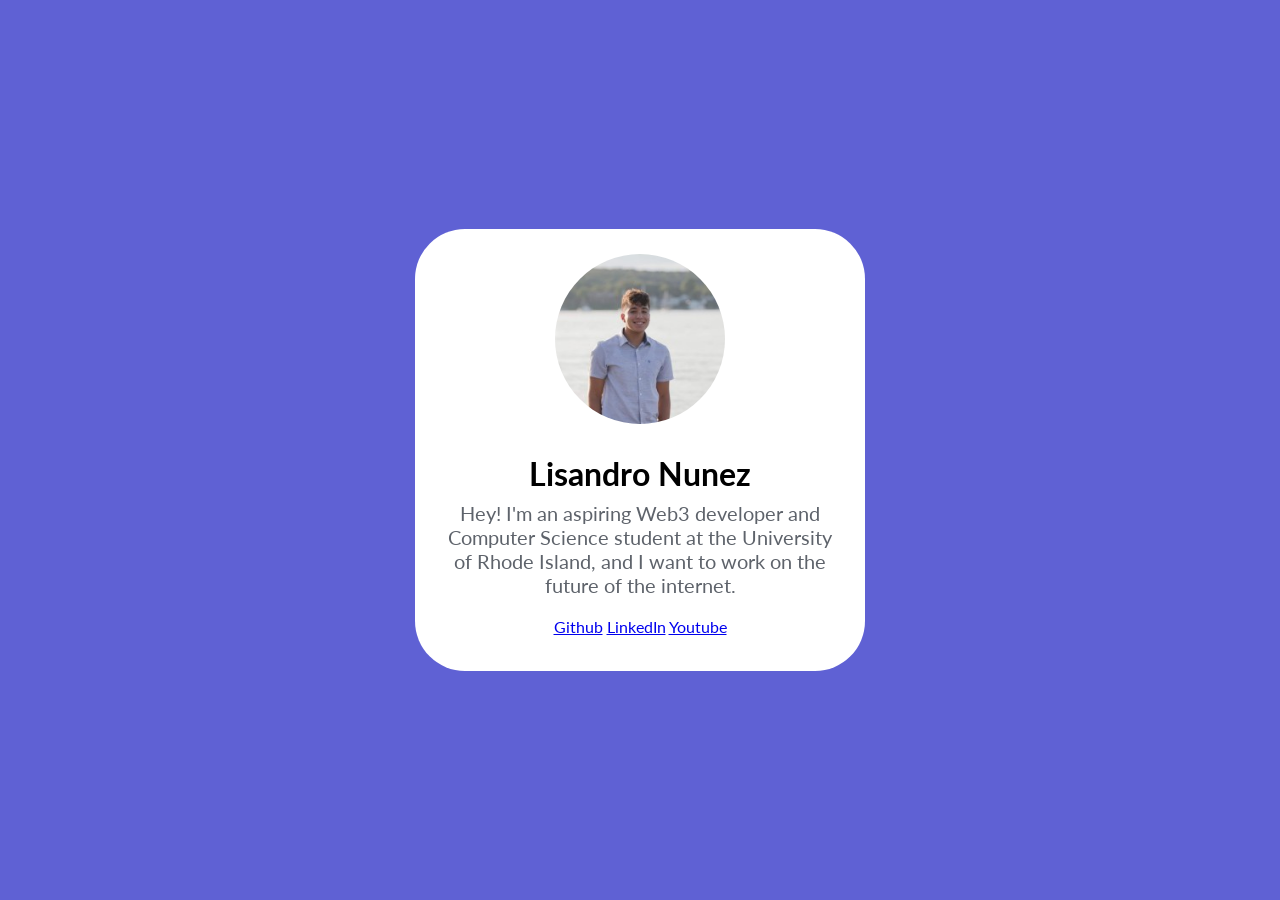
==== index.html @ d849d1f8 "added files" ====
<!DOCTYPE html>
<html>

<head>
    <title>Lisandro Nunez</title>
    <link rel="stylesheet" href="style.css">

    <!-- Fonts & Icons -->
    <link rel="preconnect" href="https://fonts.googleapis.com">
    <link rel="preconnect" href="https://fonts.gstatic.com" crossorigin>
    <link href="https://fonts.googleapis.com/css2?family=Lato&display=swap" rel="stylesheet">
</head>

<body>
    <main>
        <section class="card">
            <img src="lisandro-headshot.jpg" alt="Portrait Img of Lisandro" class="headshot">
            <h1 class="name">Lisandro Nunez</h1>
            <p class="bio">Hey! I'm an aspiring Web3 developer and Computer Science student at the University of Rhode Island, and I want to work on the future of the internet.</p>
            
            <!-- Links -->
            <div class ="links">
                <a href="https://github.com/bluelisandro" target="_blank">Github</a>
                <a href="https://www.linkedin.com/in/lisandro-nunez/" target="_blank">LinkedIn</a>
                <a href="https://www.youtube.com/channel/UC-vYnogKqllcCp4itFOGIEA/channels" target="_blank">Youtube</a>
            </div>
        </section>
    </main>
</body>

</html>
---- style.css ----
body {
    background-color: white;
    margin:0px;
}

main {
    background-color:#5f61d4;
    height: 100vh;
    display: flex;
    justify-content: center;
    align-items: center;
}

.card {
    background-color: white;
    width: 400px;
    text-align: center;
    border-radius: 50px;
    padding:25px;
    font-family: 'Lato', sans-serif;
}

.headshot {
    width: 170px;
    height: 170px;
    border-radius: 1000px;
}

.name {
    color: black;
    font-size: 32px;
    margin-bottom: 0px;
}

.bio {
    color:#5E636B;
    font-size: 20px;
    margin-top:8px;
}

.links {
    margin: 10px;
}
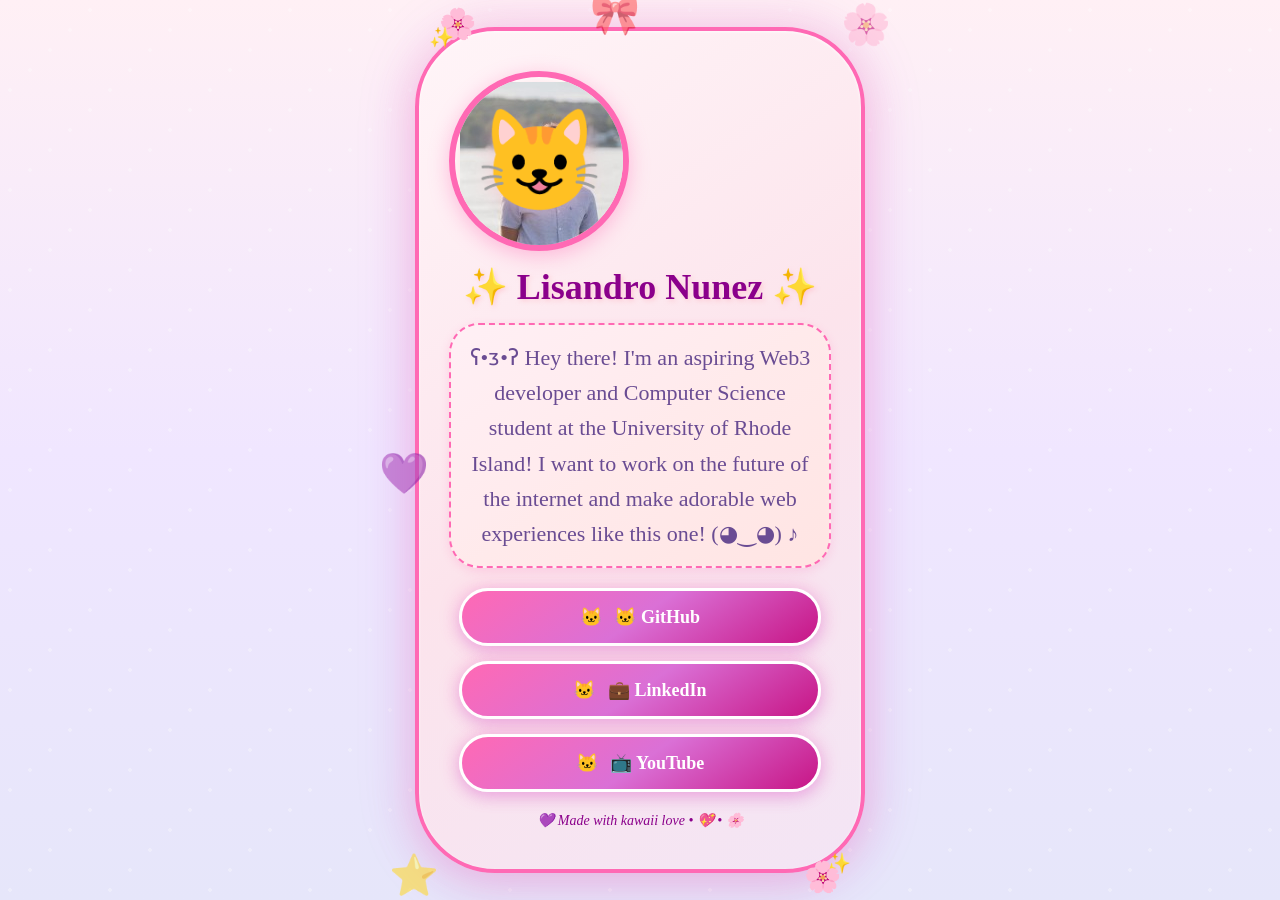
==== commit a5389909: "Add portfolio v3" ====
--- a/index.html
+++ b/index.html
@@ -1,31 +1,102 @@
 <!DOCTYPE html>
-<html>
+<html lang="en">
 
 <head>
-    <title>Lisandro Nunez</title>
+    <title>Lisandro Nunez - Kawaii Catgirl Portfolio! (◕‿◕) ✨</title>
     <link rel="stylesheet" href="style.css">
 
-    <!-- Fonts & Icons -->
+    <!-- Cute Fonts! -->
     <link rel="preconnect" href="https://fonts.googleapis.com">
     <link rel="preconnect" href="https://fonts.gstatic.com" crossorigin>
-    <link href="https://fonts.googleapis.com/css2?family=Lato&display=swap" rel="stylesheet">
+    <link href="https://fonts.googleapis.com/css2?family=Fredoka+One&family=Quicksand:wght@500;700&display=swap"
+        rel="stylesheet">
 </head>
 
 <body>
     <main>
-        <section class="card">
-            <img src="lisandro-headshot.jpg" alt="Portrait Img of Lisandro" class="headshot">
-            <h1 class="name">Lisandro Nunez</h1>
-            <p class="bio">Hey! I'm an aspiring Web3 developer and Computer Science student at the University of Rhode Island, and I want to work on the future of the internet.</p>
+        <div class="card">
+            <!-- Cute cat ears on top! -->
+            <div class="ears"></div>
             
-            <!-- Links -->
-            <div class ="links">
-                <a href="https://github.com/bluelisandro" target="_blank">Github</a>
-                <a href="https://www.linkedin.com/in/lisandro-nunez/" target="_blank">LinkedIn</a>
-                <a href="https://www.youtube.com/channel/UC-vYnogKqllcCp4itFOGIEA/channels" target="_blank">Youtube</a>
+            <!-- Floating decorations -->
+            <span class="decoration decoration-1">🌸</span>
+            <span class="decoration decoration-2">⭐</span>
+            <span class="decoration decoration-3">💜</span>
+            <span class="decoration decoration-4">🎀</span>
+
+            <!-- Headshot with cat face overlay -->
+            <div class="headshot">
+                <img src="lisandro-headshot.jpg" alt="Portrait of Lisandro" class="headshot-img">
             </div>
-        </section>
+
+            <h1 class="name">✨ Lisandro Nunez ✨</h1>
+            
+            <p class="bio">
+                ʕ•ᴣ•ʔ Hey there! I'm an aspiring Web3 developer and Computer Science student at the University of Rhode Island!
+                I want to work on the future of the internet and make adorable web experiences like this one! (◕‿◕) ♪
+            </p>
+
+            <!-- Social Links -->
+            <div class="links">
+                <a href="https://github.com/bluelisandro" target="_blank" rel="noopener noreferrer">
+                    🐱 GitHub
+                </a>
+                <a href="https://www.linkedin.com/in/lisandro-nunez/" target="_blank" rel="noopener noreferrer">
+                    💼 LinkedIn
+                </a>
+                <a href="https://www.youtube.com/channel/UC-vYnogKqllcCp4itFOGIEA/channels" target="_blank" rel="noopener noreferrer">
+                    📺 YouTube
+                </a>
+            </div>
+
+            <!-- Cute footer message -->
+            <div class="footer">
+                💜 Made with kawaii love • 💖 • 🌸
+            </div>
+        </div>
     </main>
+
+    <!-- Add some confetti! -->
+    <script>
+        // Create floating hearts and stars
+        function createFloatingElements() {
+            const symbols = ['💜', '💖', '✨', '🌸', '🎀', '⭐', '🦋'];
+            const main = document.querySelector('main');
+            
+            for (let i = 0; i < 20; i++) {
+                const el = document.createElement('div');
+                el.textContent = symbols[Math.floor(Math.random() * symbols.length)];
+                el.style.position = 'fixed';
+                el.style.left = Math.random() * 100 + 'vw';
+                el.style.top = -10 + 'px';
+                el.style.fontSize = Math.random() * 20 + 15 + 'px';
+                el.style.animation = `float ${3 + Math.random() * 4}s linear infinite`;
+                el.style.zIndex = '-1';
+                el.style.opacity = Math.random() * 0.5 + 0.3;
+                main.appendChild(el);
+            }
+        }
+
+        // Add custom styles for floating elements
+        const style = document.createElement('style');
+        style.textContent = `
+            @keyframes float {
+                0% { transform: translateY(0) rotate(0deg); opacity: 0; }
+                10% { opacity: 0.6; }
+                90% { opacity: 0.6; }
+                100% { transform: translateY(-100vh) rotate(360deg); opacity: 0; }
+            }
+        `;
+        document.head.appendChild(style);
+
+        // Create floating elements
+        createFloatingElements();
+    </script>
+
+    <!-- Cat purr sound effect (optional, muted by default) -->
+    <script>
+        console.log('🐱 *purring* Welcome to the kawaii portfolio!');
+    </script>
 </body>
 
-</html>+</html>
--- a/style.css
+++ b/style.css
@@ -1,44 +1,301 @@
+/* Kawaii Catgirl Anime Style Portfolio - Purple & Pink Theme! (◕‿◕) ✨ */
+
+* {
+    margin: 0;
+    padding: 0;
+    box-sizing: border-box;
+}
+
 body {
-    background-color: white;
-    margin:0px;
+    background: linear-gradient(135deg, #ffb6c1 0%, #e0b0ff 50%, #d8b4fe 100%);
+    background-attachment: fixed;
+    min-height: 100vh;
+    font-family: 'Comic Sans MS', 'Chalkboard SE', 'Comic Neue', cursive;
 }
 
 main {
-    background-color:#5f61d4;
-    height: 100vh;
+    background: linear-gradient(180deg, #fff0f5 0%, #f0e6ff 50%, #e6e6fa 100%);
+    min-height: 100vh;
     display: flex;
     justify-content: center;
     align-items: center;
+    padding: 20px;
+    position: relative;
+    overflow: hidden;
+}
+
+/* Add cute floating particles */
+main::before {
+    content: '';
+    position: absolute;
+    width: 100%;
+    height: 100%;
+    background-image: 
+        radial-gradient(white 2px, transparent 0),
+        radial-gradient(white 2px, transparent 0),
+        radial-gradient(white 2px, transparent 0),
+        radial-gradient(white 2px, transparent 0),
+        radial-gradient(white 2px, transparent 0);
+    background-size: 100px 100px;
+    background-position: 0 0, 40px 60px, 80px 20px, 20px 80px, 60px 40px;
+    opacity: 0.3;
+    animation: float 20s linear infinite;
+}
+
+@keyframes float {
+    from { transform: translateY(0px); }
+    to { transform: translateY(-100px); }
 }
 
 .card {
-    background-color: white;
-    width: 400px;
+    background: linear-gradient(145deg, #fff5f8, #fce4ec, #f3e5f5);
+    width: 450px;
+    max-width: 90%;
     text-align: center;
+    border-radius: 80px;
+    padding: 40px 30px;
+    font-family: 'Comic Sans MS', 'Chalkboard SE', 'Comic Neue', cursive;
+    box-shadow: 
+        0 10px 40px rgba(255, 105, 180, 0.3),
+        0 0 60px rgba(186, 85, 211, 0.2),
+        inset 0 1px 3px rgba(255, 255, 255, 0.8);
+    border: 4px solid #ff69b4;
+    position: relative;
+    animation: bounce 3s ease-in-out infinite;
+}
+
+@keyframes bounce {
+    0%, 100% { transform: translateY(0); }
+    50% { transform: translateY(-10px); }
+}
+
+/* Add cute corners */
+.card::before,
+.card::after {
+    content: '🌸';
+    position: absolute;
+    font-size: 30px;
+}
+
+.card::before {
+    top: -25px;
+    left: 20px;
+}
+
+.card::after {
+    bottom: -25px;
+    right: 20px;
+}
+
+/* Cat ears above the card! */
+.card .ears {
+    position: absolute;
+    top: -40px;
+    left: 50%;
+    transform: translateX(-50%);
+    width: 100px;
+    height: 60px;
+    z-index: -1;
+}
+
+.ears::before,
+.ears::after {
+    content: '';
+    position: absolute;
+    width: 40px;
+    height: 40px;
+    background: linear-gradient(180deg, #ff69b4, #da70d6);
+    border-radius: 50% 50% 50% 50% / 60% 60% 40% 40%;
+    border: 3px solid #c71585;
+}
+
+.ears::before {
+    left: -15px;
+    transform: rotate(-15deg);
+}
+
+.ears::after {
+    right: -15px;
+    transform: rotate(15deg);
+}
+
+.ears::before::after,
+.ears::after::after {
+    content: '';
+    position: absolute;
+    top: 12px;
+    left: 50%;
+    width: 12px;
+    height: 12px;
+    background: #ff1493;
+    border-radius: 50%;
+    transform: translateX(-50%);
+}
+
+.headshot {
+    width: 180px;
+    height: 180px;
+    border-radius: 50%;
+    border: 6px solid #ff69b4;
+    padding: 5px;
+    background: linear-gradient(145deg, #fff0f5, #ffe4e1);
+    box-shadow: 
+        0 5px 20px rgba(255, 105, 180, 0.4),
+        inset 0 2px 5px rgba(255, 255, 255, 0.8);
+    margin-bottom: 15px;
+    position: relative;
+    overflow: hidden;
+}
+
+/* Add cat face overlay */
+.headshot::after {
+    content: '😺';
+    position: absolute;
+    font-size: 100px;
+    top: 50%;
+    left: 50%;
+    transform: translate(-50%, -50%);
+    filter: drop-shadow(0 5px 10px rgba(255, 182, 193, 0.5));
+}
+
+.name {
+    color: #8b008b;
+    font-size: 36px;
+    font-weight: bold;
+    margin-bottom: 10px;
+    text-shadow: 2px 2px 4px rgba(255, 182, 193, 0.5);
+    animation: glow 2s ease-in-out infinite alternate;
+}
+
+@keyframes glow {
+    from { text-shadow: 0 0 10px #da70d6, 0 0 20px #ff69b4; }
+    to { text-shadow: 0 0 20px #da70d6, 0 0 30px #ff1493; }
+}
+
+.bio {
+    color: #6a4c93;
+    font-size: 22px;
+    line-height: 1.6;
+    margin-top: 15px;
+    padding: 15px;
+    background: linear-gradient(145deg, rgba(255, 240, 245, 0.9), rgba(255, 228, 225, 0.9));
+    border-radius: 30px;
+    border: 2px dashed #ff69b4;
+    box-shadow: 0 3px 10px rgba(255, 105, 180, 0.2);
+}
+
+/* Add sparkles around bio */
+.bio::before {
+    content: '✨';
+    position: absolute;
+    top: -10px;
+    left: 10px;
+    font-size: 20px;
+}
+
+.bio::after {
+    content: '✨';
+    position: absolute;
+    bottom: -10px;
+    right: 10px;
+    font-size: 20px;
+}
+
+.links {
+    margin: 20px 10px;
+    display: flex;
+    flex-direction: column;
+    gap: 15px;
+}
+
+.links a {
+    display: inline-block;
+    padding: 15px 30px;
+    background: linear-gradient(145deg, #ff69b4, #da70d6, #c71585);
+    color: white;
+    text-decoration: none;
     border-radius: 50px;
-    padding:25px;
-    font-family: 'Lato', sans-serif;
-}
-
-.headshot {
-    width: 170px;
-    height: 170px;
-    border-radius: 1000px;
-}
-
-.name {
-    color: black;
-    font-size: 32px;
-    margin-bottom: 0px;
-}
-
-.bio {
-    color:#5E636B;
-    font-size: 20px;
-    margin-top:8px;
-}
-
-.links {
-    margin: 10px;
-}
-
+    font-size: 18px;
+    font-weight: bold;
+    font-family: 'Comic Sans MS', 'Chalkboard SE', 'Comic Neue', cursive;
+    box-shadow: 
+        0 5px 15px rgba(214, 112, 214, 0.4),
+        0 0 20px rgba(255, 105, 180, 0.3);
+    transition: all 0.3s ease;
+    position: relative;
+    overflow: hidden;
+    border: 3px solid #fff;
+}
+
+.links a::before {
+    content: '🐱';
+    margin-right: 8px;
+}
+
+.links a:hover {
+    transform: scale(1.1) translateY(-3px);
+    box-shadow: 
+        0 8px 25px rgba(214, 112, 214, 0.6),
+        0 0 30px rgba(255, 105, 180, 0.5);
+    background: linear-gradient(145deg, #da70d6, #c71585, #ff1493);
+}
+
+.links a:active {
+    transform: scale(0.95) translateY(-1px);
+}
+
+/* Add floating decorations */
+.card .decoration {
+    position: absolute;
+    font-size: 40px;
+    opacity: 0.6;
+    animation: float 5s ease-in-out infinite;
+}
+
+.decoration-1 { top: -30px; right: -30px; animation-delay: 0s; }
+.decoration-2 { bottom: -30px; left: -30px; animation-delay: 2s; }
+.decoration-3 { top: 50%; left: -40px; font-size: 30px; animation-delay: 1s; }
+.decoration-4 { top: -40px; right: 50%; font-size: 25px; animation-delay: 3s; }
+
+@keyframes float {
+    0%, 100% { transform: translateY(0) rotate(0deg); }
+    50% { transform: translateY(-20px) rotate(180deg); }
+}
+
+/* Cute footer */
+.card .footer {
+    margin-top: 20px;
+    font-size: 14px;
+    color: #8b008b;
+    font-style: italic;
+}
+
+/* Responsive */
+@media (max-width: 600px) {
+    .card {
+        width: 95%;
+        padding: 30px 20px;
+    }
+    
+    .name {
+        font-size: 28px;
+    }
+    
+    .bio {
+        font-size: 18px;
+    }
+}
+
+/* Add rainbow border animation on hover */
+.card:hover {
+    animation: rainbow-border 2s linear infinite;
+}
+
+@keyframes rainbow-border {
+    0% { border-color: #ff69b4; }
+    20% { border-color: #da70d6; }
+    40% { border-color: #c71585; }
+    60% { border-color: #ff1493; }
+    80% { border-color: #ff69b4; }
+    100% { border-color: #da70d6; }
+}
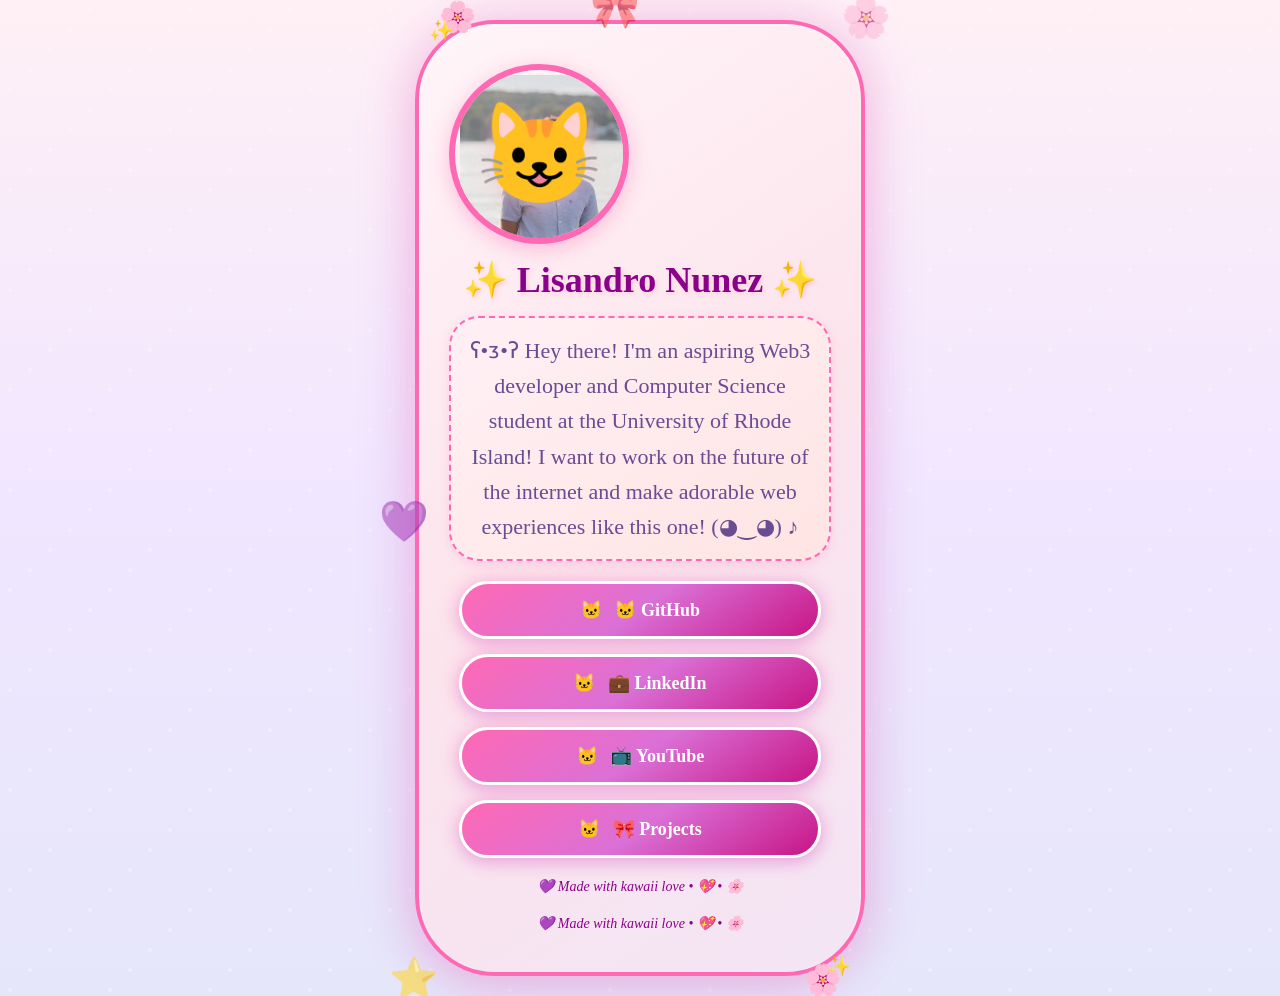
==== commit ac939afc: "✨ Add projects section with GitHub repos! 🎀" ====
--- a/index.html
+++ b/index.html
@@ -47,6 +47,117 @@
                 <a href="https://www.youtube.com/channel/UC-vYnogKqllcCp4itFOGIEA/channels" target="_blank" rel="noopener noreferrer">
                     📺 YouTube
                 </a>
+                <a href="#projects" onclick="openProjects()">
+                    🎀 Projects
+                </a>
+            </div>
+            
+            <!-- Cute footer message -->
+            <div class="footer">
+                💜 Made with kawaii love • 💖 • 🌸
+            </div>
+            
+            <!-- Projects Modal -->
+            <div id="projects-modal" class="projects-modal">
+                <div class="projects-overlay" onclick="closeProjects()"></div>
+                <div class="projects-content">
+                    <div class="modal-header">
+                        <h2>🎀 My GitHub Projects 🎀</h2>
+                        <span class="close-btn" onclick="closeProjects()">✕</span>
+                    </div>
+                    <div class="projects-grid">
+                        <div class="project-card">
+                            <h3>✨ 305 Profile App</h3>
+                            <p>Profile application project</p>
+                            <a href="https://github.com/bluelisandro/305-profile-app" target="_blank" class="github-btn">View on GitHub</a>
+                        </div>
+                        <div class="project-card">
+                            <h3>💜 305 Profile App Frontend</h3>
+                            <p>Frontend component for profile app</p>
+                            <a href="https://github.com/bluelisandro/305-profile-app-frontend" target="_blank" class="github-btn">View on GitHub</a>
+                        </div>
+                        <div class="project-card">
+                            <h3>🚿 Bathroom Spaces</h3>
+                            <p>Spaces management application</p>
+                            <a href="https://github.com/bluelisandro/bathroom-spaces" target="_blank" class="github-btn">View on GitHub</a>
+                        </div>
+                        <div class="project-card">
+                            <h3>📚 Bluelisandro</h3>
+                            <p>Personal notes and resources</p>
+                            <a href="https://github.com/bluelisandro/bluelisandro" target="_blank" class="github-btn">View on GitHub</a>
+                        </div>
+                        <div class="project-card">
+                            <h3>🌐 Bluelisandro.github.io</h3>
+                            <p>My GitHub Pages portfolio</p>
+                            <a href="https://github.com/bluelisandro/bluelisandro.github.io" target="_blank" class="github-btn">View on GitHub</a>
+                        </div>
+                        <div class="project-card">
+                            <h3>📐 Convex Hull</h3>
+                            <p>Computational geometry project</p>
+                            <a href="https://github.com/bluelisandro/convex-hull" target="_blank" class="github-btn">View on GitHub</a>
+                        </div>
+                        <div class="project-card">
+                            <h3>📷 CSC305 Camera App</h3>
+                            <p>Camera application for computer vision</p>
+                            <a href="https://github.com/bluelisandro/csc305-camera-app" target="_blank" class="github-btn">View on GitHub</a>
+                        </div>
+                        <div class="project-card">
+                            <h3>🎓 CSC436 Project</h3>
+                            <p>Advanced computer science project</p>
+                            <a href="https://github.com/bluelisandro/csc436-project" target="_blank" class="github-btn">View on GitHub</a>
+                        </div>
+                        <div class="project-card">
+                            <h3>🌲 Huffman</h3>
+                            <p>Huffman encoding algorithm implementation</p>
+                            <a href="https://github.com/bluelisandro/huffman" target="_blank" class="github-btn">View on GitHub</a>
+                        </div>
+                        <div class="project-card">
+                            <h3>💻 LeetCode Solutions</h3>
+                            <p>Algorithm practice solutions</p>
+                            <a href="https://github.com/bluelisandro/leetcode-solutions" target="_blank" class="github-btn">View on GitHub</a>
+                        </div>
+                        <div class="project-card">
+                            <h3>🐧 Linux Guides</h3>
+                            <p>Linux system administration guides</p>
+                            <a href="https://github.com/bluelisandro/linux-guides" target="_blank" class="github-btn">View on GitHub</a>
+                        </div>
+                        <div class="project-card">
+                            <h3>⚖️ PPMDiff</h3>
+                            <p>File comparison tool</p>
+                            <a href="https://github.com/bluelisandro/ppmdiff" target="_blank" class="github-btn">View on GitHub</a>
+                        </div>
+                        <div class="project-card">
+                            <h3>📄 Resume</h3>
+                            <p>Professional resume and CV</p>
+                            <a href="https://github.com/bluelisandro/resume" target="_blank" class="github-btn">View on GitHub</a>
+                        </div>
+                        <div class="project-card">
+                            <h3>🎮 RPG</h3>
+                            <p>Role-playing game project</p>
+                            <a href="https://github.com/bluelisandro/rpeg" target="_blank" class="github-btn">View on GitHub</a>
+                        </div>
+                        <div class="project-card">
+                            <h3>⚙️ Rust Universal Machine</h3>
+                            <p>Universal computing machine in Rust</p>
+                            <a href="https://github.com/bluelisandro/Rust-Universal-Machine" target="_blank" class="github-btn">View on GitHub</a>
+                        </div>
+                        <div class="project-card">
+                            <h3>💎 Solana Blog DApp</h3>
+                            <p>Web3 blog application on Solana</p>
+                            <a href="https://github.com/bluelisandro/solana-blog-dapp" target="_blank" class="github-btn">View on GitHub</a>
+                        </div>
+                        <div class="project-card">
+                            <h3>🔢 Sparse Matrices with Linked Lists</h3>
+                            <p>CSC 212 - Data structures project</p>
+                            <a href="https://github.com/bluelisandro/Sparse-Matrices-with-Linked-Lists" target="_blank" class="github-btn">View on GitHub</a>
+                        </div>
+                        <div class="project-card">
+                            <h3>🗣️ Translator App</h3>
+                            <p>Language translation application</p>
+                            <a href="https://github.com/bluelisandro/translator-app" target="_blank" class="github-btn">View on GitHub</a>
+                        </div>
+                    </div>
+                </div>
             </div>
 
             <!-- Cute footer message -->
@@ -97,6 +208,27 @@
     <script>
         console.log('🐱 *purring* Welcome to the kawaii portfolio!');
     </script>
+    
+    <!-- Projects Modal Functions -->
+    <script>
+        function openProjects() {
+            document.getElementById('projects-modal').classList.add('active');
+        }
+        
+        function closeProjects() {
+            document.getElementById('projects-modal').classList.remove('active');
+        }
+        
+        // Close modal when clicking outside
+        document.addEventListener('DOMContentLoaded', function() {
+            const modal = document.getElementById('projects-modal');
+            modal.addEventListener('click', function(e) {
+                if (e.target === modal || e.target.classList.contains('projects-overlay')) {
+                    closeProjects();
+                }
+            });
+        });
+    </script>
 </body>
 
 </html>
--- a/style.css
+++ b/style.css
@@ -299,3 +299,187 @@
     80% { border-color: #ff69b4; }
     100% { border-color: #da70d6; }
 }
+
+/* Projects Modal Styles - Super Kawaii! (◕‿◕) ✨ */
+.projects-modal {
+    display: none;
+    position: fixed;
+    top: 0;
+    left: 0;
+    width: 100%;
+    height: 100%;
+    z-index: 1000;
+    justify-content: center;
+    align-items: center;
+}
+
+.projects-modal.active {
+    display: flex;
+}
+
+.projects-overlay {
+    position: absolute;
+    width: 100%;
+    height: 100%;
+    background: rgba(139, 0, 139, 0.7);
+    backdrop-filter: blur(5px);
+    animation: fadeIn 0.3s ease;
+}
+
+@keyframes fadeIn {
+    from { opacity: 0; }
+    to { opacity: 1; }
+}
+
+.projects-content {
+    position: relative;
+    background: linear-gradient(145deg, #fff5f8, #fce4ec, #f3e5f5);
+    border-radius: 40px;
+    padding: 30px;
+    max-width: 90%;
+    max-height: 90vh;
+    overflow-y: auto;
+    box-shadow: 
+        0 20px 60px rgba(255, 105, 180, 0.5),
+        0 0 80px rgba(186, 85, 211, 0.4);
+    border: 4px solid #ff69b4;
+    animation: modalPop 0.3s ease;
+    z-index: 2;
+}
+
+@keyframes modalPop {
+    from {
+        opacity: 0;
+        transform: scale(0.8);
+    }
+    to {
+        opacity: 1;
+        transform: scale(1);
+    }
+}
+
+.modal-header {
+    text-align: center;
+    margin-bottom: 25px;
+    padding-bottom: 15px;
+    border-bottom: 3px dashed #da70d6;
+}
+
+.modal-header h2 {
+    color: #8b008b;
+    font-size: 32px;
+    margin-bottom: 10px;
+    text-shadow: 2px 2px 4px rgba(255, 182, 193, 0.5);
+    animation: glow 2s ease-in-out infinite alternate;
+}
+
+.close-btn {
+    position: absolute;
+    top: 15px;
+    right: 20px;
+    font-size: 30px;
+    color: #da70d6;
+    cursor: pointer;
+    transition: all 0.3s ease;
+    animation: bounce 1s ease infinite;
+}
+
+.close-btn:hover {
+    color: #ff1493;
+    transform: scale(1.2);
+}
+
+.projects-grid {
+    display: grid;
+    grid-template-columns: repeat(auto-fill, minmax(280px, 1fr));
+    gap: 20px;
+    padding: 10px;
+}
+
+.project-card {
+    background: linear-gradient(145deg, #fff0f5, #ffe4e1, #fff5f8);
+    border-radius: 20px;
+    padding: 20px;
+    text-align: center;
+    box-shadow: 
+        0 5px 15px rgba(255, 105, 180, 0.3),
+        0 0 20px rgba(186, 85, 211, 0.2);
+    border: 2px solid #ff69b4;
+    transition: all 0.3s ease;
+    animation: cardFloat 3s ease-in-out infinite;
+}
+
+@keyframes cardFloat {
+    0%, 100% { transform: translateY(0); }
+    50% { transform: translateY(-5px); }
+}
+
+.project-card:hover {
+    transform: translateY(-8px) scale(1.02);
+    box-shadow: 
+        0 10px 25px rgba(255, 105, 180, 0.5),
+        0 0 30px rgba(186, 85, 211, 0.4);
+    border-color: #da70d6;
+}
+
+.project-card h3 {
+    color: #6a4c93;
+    font-size: 20px;
+    margin-bottom: 10px;
+}
+
+.project-card p {
+    color: #5a4c8a;
+    font-size: 14px;
+    margin-bottom: 15px;
+    line-height: 1.5;
+}
+
+.github-btn {
+    display: inline-block;
+    padding: 10px 25px;
+    background: linear-gradient(145deg, #c71585, #da70d6);
+    color: white;
+    text-decoration: none;
+    border-radius: 25px;
+    font-size: 14px;
+    font-weight: bold;
+    transition: all 0.3s ease;
+    border: 2px solid white;
+}
+
+.github-btn:hover {
+    transform: translateY(-2px);
+    box-shadow: 0 5px 15px rgba(214, 112, 214, 0.5);
+    background: linear-gradient(145deg, #da70d6, #ff1493);
+}
+
+/* Scrollbar styling */
+.projects-content::-webkit-scrollbar {
+    width: 10px;
+}
+
+.projects-content::-webkit-scrollbar-track {
+    background: #f0e6ff;
+    border-radius: 10px;
+}
+
+.projects-content::-webkit-scrollbar-thumb {
+    background: linear-gradient(145deg, #ff69b4, #da70d6);
+    border-radius: 10px;
+}
+
+.projects-content::-webkit-scrollbar-thumb:hover {
+    background: linear-gradient(145deg, #da70d6, #ff1493);
+}
+
+/* Responsive */
+@media (max-width: 768px) {
+    .projects-grid {
+        grid-template-columns: 1fr;
+    }
+    
+    .modal-header h2 {
+        font-size: 24px;
+    }
+}
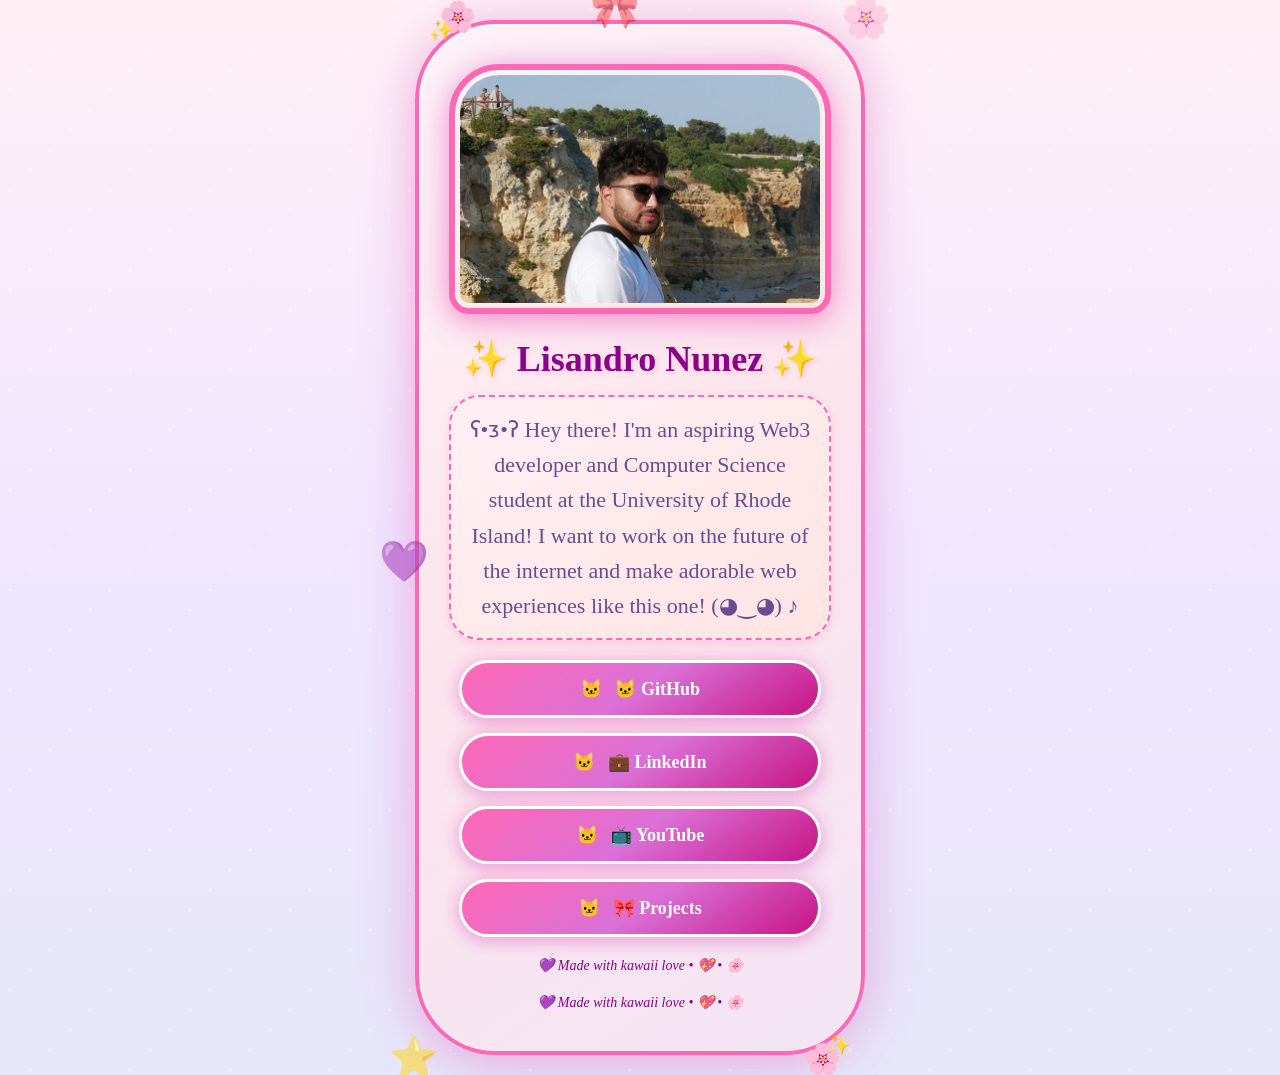
==== commit 9450c2f6: "🌸 Update hero image to coastal photo! 🏖️" ====
--- a/index.html
+++ b/index.html
@@ -24,10 +24,8 @@
             <span class="decoration decoration-3">💜</span>
             <span class="decoration decoration-4">🎀</span>
 
-            <!-- Headshot with cat face overlay -->
-            <div class="headshot">
-                <img src="lisandro-headshot.jpg" alt="Portrait of Lisandro" class="headshot-img">
-            </div>
+            <!-- Hero image with coastal vibe! -->
+            <img src="hero.jpg" alt="Hero Image" class="hero-image">
 
             <h1 class="name">✨ Lisandro Nunez ✨</h1>
             
--- a/style.css
+++ b/style.css
@@ -132,30 +132,41 @@
     transform: translateX(-50%);
 }
 
-.headshot {
-    width: 180px;
-    height: 180px;
-    border-radius: 50%;
+/* Hero Image Styles - Coastal Vibe! (◕‿◕) ✨ */
+.hero-image {
+    width: 100%;
+    max-width: 400px;
+    height: 250px;
+    object-fit: cover;
+    border-radius: 50px 50px 20px 20px;
     border: 6px solid #ff69b4;
     padding: 5px;
     background: linear-gradient(145deg, #fff0f5, #ffe4e1);
     box-shadow: 
-        0 5px 20px rgba(255, 105, 180, 0.4),
+        0 8px 25px rgba(255, 105, 180, 0.5),
+        0 0 40px rgba(186, 85, 211, 0.3),
         inset 0 2px 5px rgba(255, 255, 255, 0.8);
-    margin-bottom: 15px;
+    margin-bottom: 20px;
     position: relative;
-    overflow: hidden;
-}
-
-/* Add cat face overlay */
-.headshot::after {
-    content: '😺';
-    position: absolute;
-    font-size: 100px;
-    top: 50%;
-    left: 50%;
-    transform: translate(-50%, -50%);
-    filter: drop-shadow(0 5px 10px rgba(255, 182, 193, 0.5));
+    animation: heroFloat 4s ease-in-out infinite;
+    transition: all 0.3s ease;
+}
+
+.hero-image:hover {
+    transform: scale(1.02);
+    box-shadow: 
+        0 10px 30px rgba(255, 105, 180, 0.7),
+        0 0 50px rgba(186, 85, 211, 0.5);
+}
+
+@keyframes heroFloat {
+    0%, 100% { transform: translateY(0); }
+    50% { transform: translateY(-8px); }
+}
+
+/* Hide the old cat face overlay since we're using a hero image */
+.headshot {
+    display: none;
 }
 
 .name {
